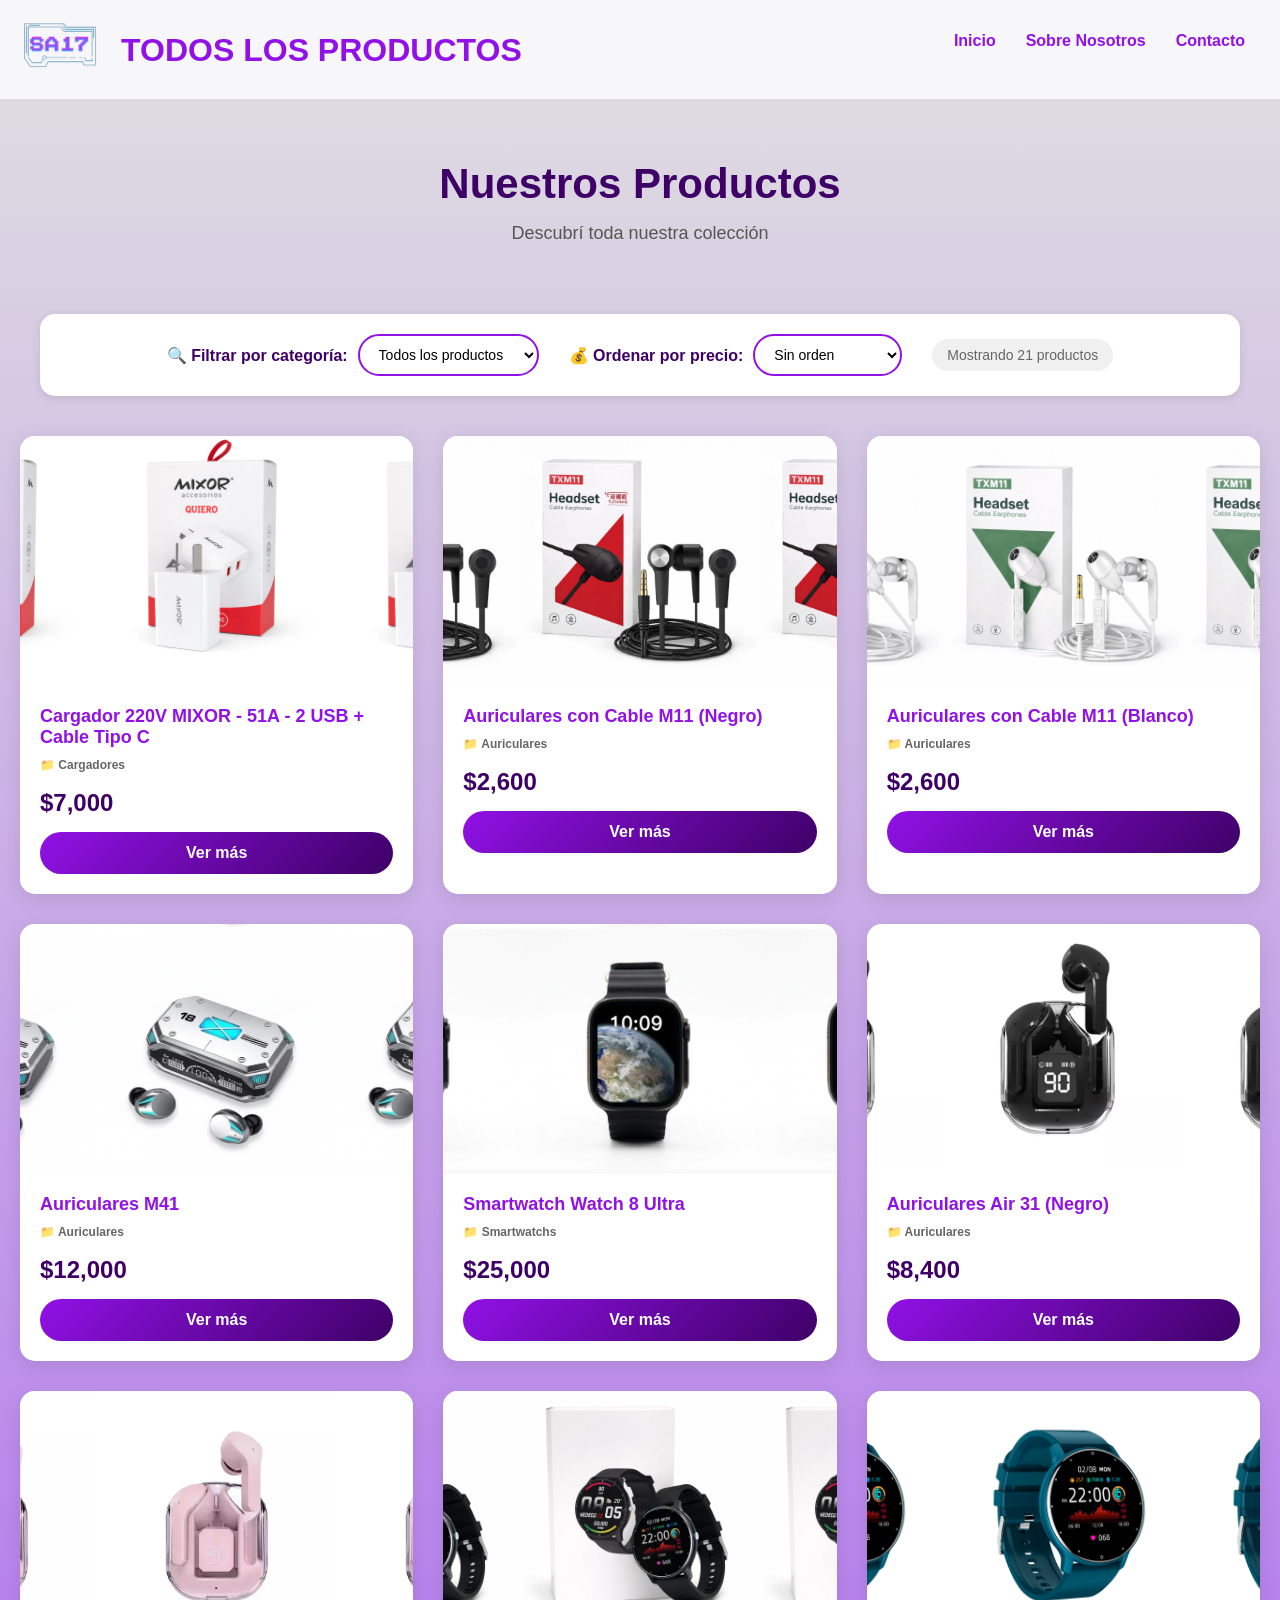
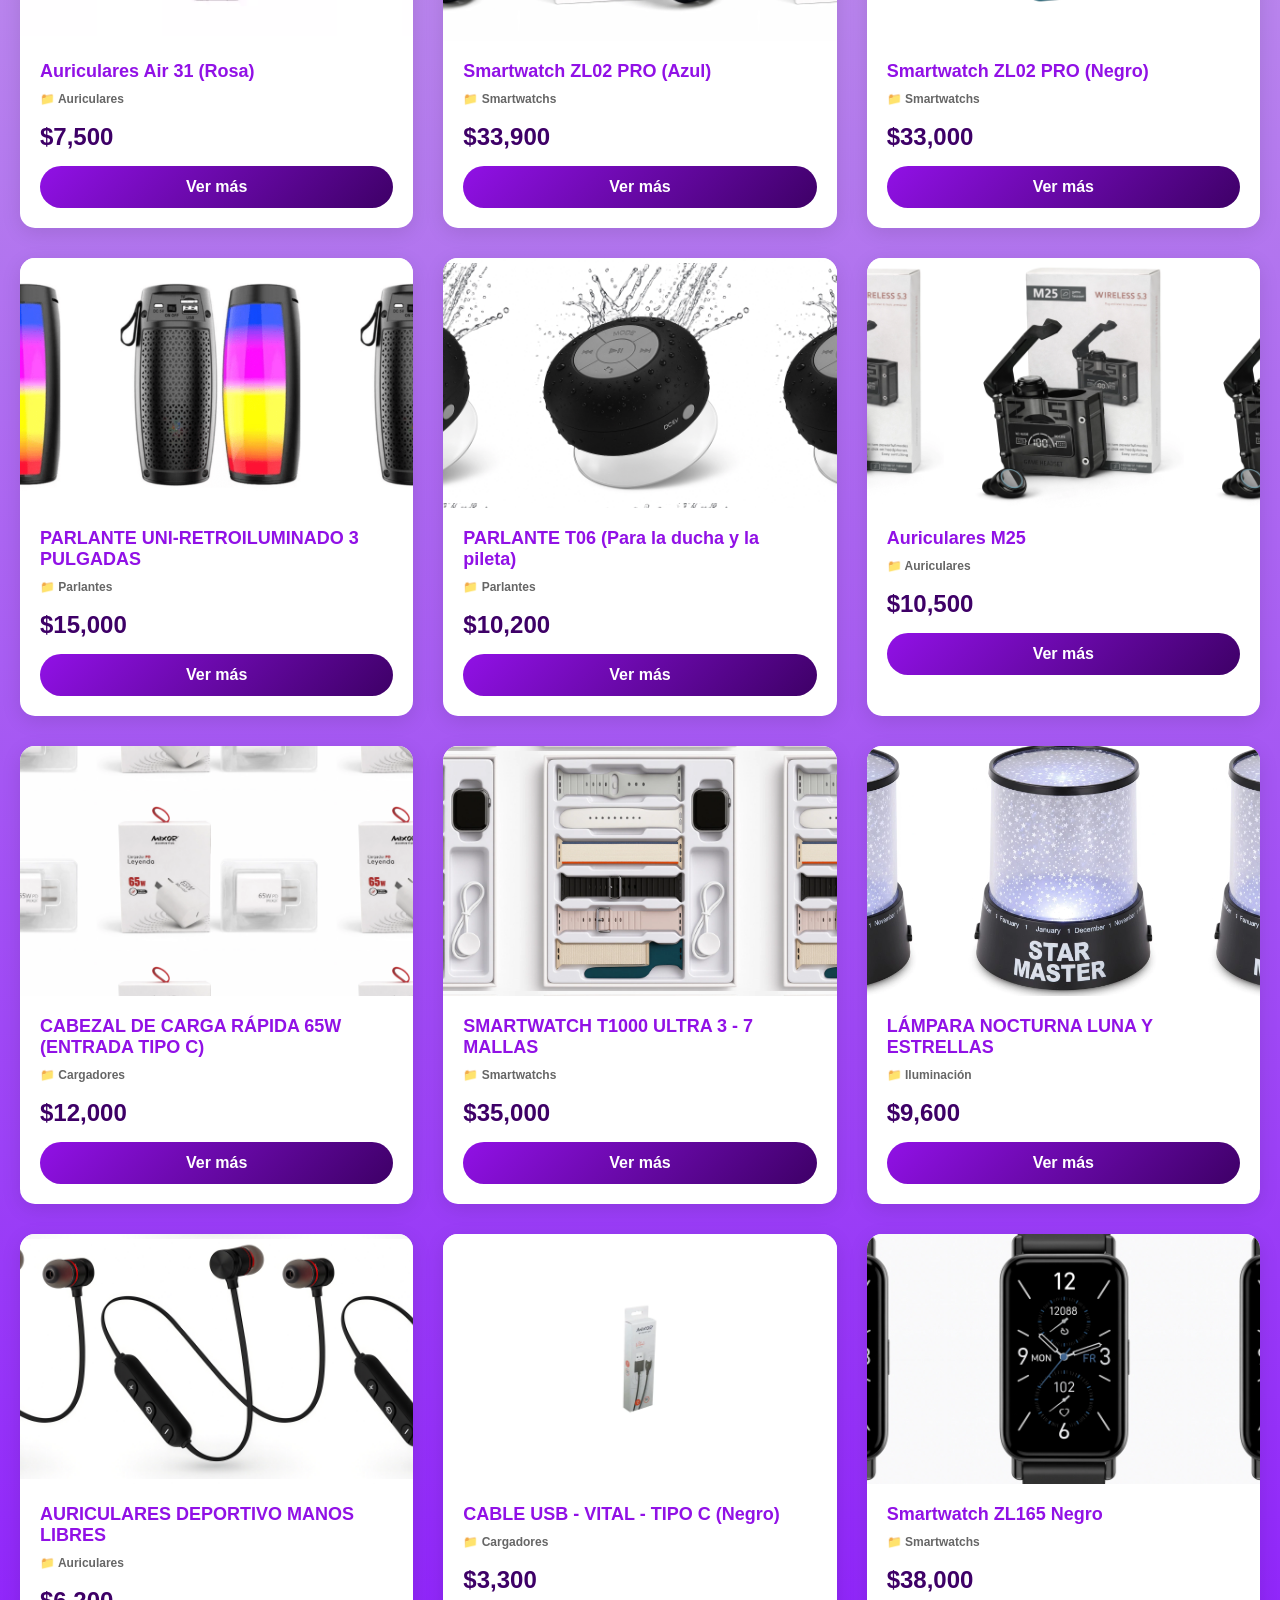
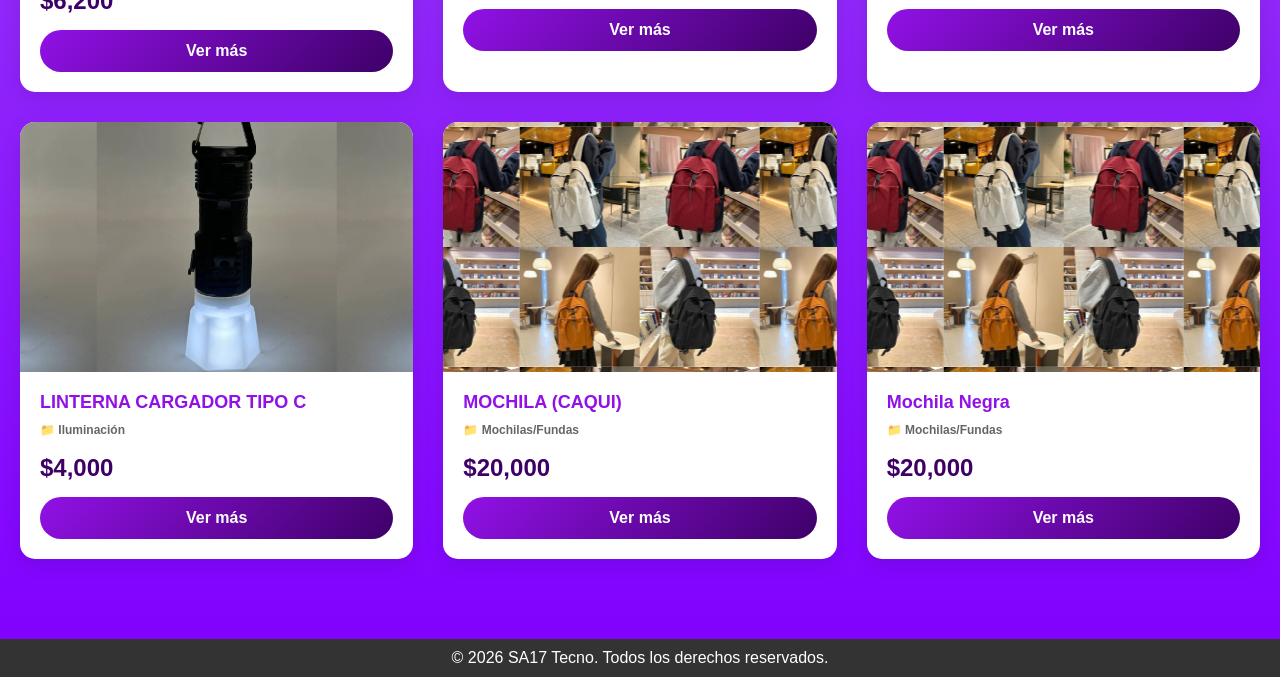
==== productos.html @ bd4b956e "primera subida" ====
<!DOCTYPE html>
<html lang="es">
<head>
    <meta charset="UTF-8">
    <meta name="viewport" content="width=device-width, initial-scale=1.0">
    <title>Todos los Productos - SA17 Tecno</title>
    <link rel="stylesheet" href="styles.css">
    <link rel="stylesheet" href="productos.css">
</head>
<body>
    <header>
        <img src="imagenes/logo.png" alt="Logo de SA17 Tecnologia">
        <h1>TODOS LOS PRODUCTOS</h1>
        <nav>
            <ul class="ul-nav">
                <li class="li-nav"><a href="index.html">Inicio</a></li>
                <li class="li-nav"><a href="index.html#about">Sobre Nosotros</a></li>
                <li class="li-nav"><a href="index.html#contact">Contacto</a></li>
            </ul>
        </nav>
    </header>

    <div class="productos-header">
        <h2>Nuestros Productos</h2>
        <p>Descubrí toda nuestra colección</p>
    </div>

    <!-- Barra de filtros y orden -->
    <div class="filtros-container">
        <div class="filtros-group">
            <label for="categoria-filtro">🔍 Filtrar por categoría:</label>
            <select id="categoria-filtro">
                <option value="todos">Todos los productos</option>
                <option value="Auriculares">🎧 Auriculares</option>
                <option value="Cargadores">🔋 Cargadores</option>
                <option value="Smartwatchs">⌚ Smartwatchs</option>
                <option value="Parlantes">🔊 Parlantes</option>
                <option value="Iluminación">💡 Iluminación</option>
                <option value="Mochilas/Fundas">🎒 Mochilas/Fundas</option>
            </select>
        </div>

        <div class="filtros-group">
            <label for="orden-precio">💰 Ordenar por precio:</label>
            <select id="orden-precio">
                <option value="default">Sin orden</option>
                <option value="menor-mayor">Menor a mayor</option>
                <option value="mayor-menor">Mayor a menor</option>
            </select>
        </div>

        <div class="filtros-group">
            <span class="contador-productos" id="contador-productos">Mostrando 0 productos</span>
        </div>
    </div>

    <section class="productos-grid" id="productos-grid">
        <!-- Los productos se cargarán dinámicamente con JavaScript -->
    </section>

    <footer>
        <p>&copy; 2026 SA17 Tecno. Todos los derechos reservados.</p>
    </footer>

    <script src="productos.js"></script>
</body>
</html>
---- styles.css ----
/* Reset de márgenes y paddings */
* {
    margin: 0;
    padding: 0;
    box-sizing: border-box;
}
h1 {
    color: #9111e6;
}
    
h2 {
    font-family:'Gill Sans', 'Gill Sans MT', Calibri, 'Trebuchet MS', sans-serif;
    font-size: 22px;
    color: #9111e6;
    
}

/* Estilos generales */
body {
    font-family: Arial, sans-serif;
    background: linear-gradient(to top, #8000ff, #e0e0e0);
    color: #222;
}
h3{
    color: #9111e6;
}
header {
    position: fixed;
    display: flex;
    top: 0;
    width: 100%;
    background-color: #f7f6f8;
    color: #3e0067;
    padding: 20px;
    text-align: center;
    z-index: 30;
    /* /* Separa imagen y texto a los extremos */
}

header h1 {
    margin-top: 12px; ;
    margin-bottom: 10px;
}
header img {
    height: 50px; /* Ajusta el tamaño del logo */
    margin-right: 20px; /* Espacio entre el logo y el texto */
}
header nav {
    margin-top: 12px;
    margin-left: auto; /* Empuja el menú hacia la derecha */
}

.subti{
    font-family: sans-serif;
    text-align: center;
    margin-top: 220px;
    margin-bottom: -23px;
    
}
.ul-nav {
    list-style: none;
    display: flex;
    justify-content: center;
}

.li-nav {
    margin: 0 15px;

}

.li-nav a {
    text-decoration: none;
    font-weight: bold;
    color: #9111e6
}

/* Menú */
#menu {
    padding: 20px;
    background-color: #0100016d;
    margin: 20px auto;
    max-width: 800px;
    margin-top: 170px;
}
#menu h2 {
    font-size: 24px;
    text-align: start;
    color: #911112;
    margin-bottom: 30px;
}
.menu-item {
    background-color: #f9f9f9;
    padding: 15px;
    margin-bottom: 10px;
    border-radius: 5px;
    text-shadow: 1px 1px 1px #6b676f;
    opacity: 0.7;
    transition: 0.5s;
}
.menu-item h3 {
    margin-bottom: 5px;
    opacity: 1;
}
.menu-item p{
    opacity:0.2;
}

.item--1{
    
    background-color: #464141;
    background-image: url('https://acdn-us.mitiendanube.com/stores/001/771/149/products/unnamed-c67b503f0c81045b5617716063338578-640-0.webp');
    background-size: cover; /* Para que la imagen cubra todo el área del contenedor */
    background-position: center; /* Centra la imagen */
}.item--2{
    
    background-image: url('https://acdn-us.mitiendanube.com/stores/001/771/149/products/unnamed-aa2b29c73245f0a7a017718440720961-640-0.webp');
    background-size: cover; /* Para que la imagen cubra todo el área del contenedor */
    background-position: center; /* Centra la imagen */
}
.item--3{
    
    background-image: url('https://acdn-us.mitiendanube.com/stores/001/771/149/products/unnamed-2f6654509362f1228617720407353404-640-0-9b95f8a8fdd3811deb17728329163296-640-0.webp');
    background-size: cover; /* Para que la imagen cubra todo el área del contenedor */
    background-position: center; /* Centra la imagen */
}
.item--4{
    
    background-image: url('https://acdn-us.mitiendanube.com/stores/001/771/149/products/unnamed-47f29a4fdcdaf39f1c17708386752158-640-0.webp');
    background-size: cover; /* Para que la imagen cubra todo el área del contenedor */
    background-position: center; /* Centra la imagen */
}

.menu-item:hover{
    
    transition: 0.5s;
    padding: 100px;
    margin-bottom: 10px;
    border-radius: 5px;
    color: #f4f4f4;
    text-shadow: 1px 1px 1px #464141;    
    opacity: 1 ;
}
.menu-item p:hover{
    opacity: 1;
}

/* Secciones */
section {
    margin: 100px 0;
}

/* Contacto */
#contact p {
    font-size: 18px;
}

/* Pie de página */
footer {
    background-color: #333;
    color: #fff;
    text-align: center;
    padding: 10px;
    margin-top: 20px;
}
/* Estilos para el botón Todos los productos */
.boton-todos {
    margin-left: 20px;
}

.btn-todos {
    text-decoration: none;
    background-color: #9111e6;
    color: white !important;
    padding: 8px 16px;
    border-radius: 25px;
    transition: all 0.3s ease;
}

.btn-todos:hover {
    background-color: #9111e6;
    transform: scale(1.05);
}

.container-boton-todos {
    text-align: center;
    margin-top: 250px;
    margin-bottom: 20px;
}

.btn-todos-principal {
    display: inline-block;
    background: linear-gradient(135deg, #9111e6, #3e0067);
    color: white;
    text-decoration: none;
    padding: 15px 35px;
    border-radius: 50px;
    font-size: 18px;
    font-weight: bold;
    transition: all 0.3s ease;
    box-shadow: 0 4px 15px rgba(0,0,0,0.2);
}

.btn-todos-principal:hover {
    transform: translateY(-3px);
    box-shadow: 0 8px 25px rgba(0,0,0,0.3);
}
/* Quitar subrayado de los enlaces de las categorías */
.menu-item-link {
    text-decoration: none;
}

/* También quitar subrayado al pasar el mouse por si acaso */
.menu-item-link:hover {
    text-decoration: none;
}
/* ========================================== */
/* RESPONSIVE PARA CELULARES Y TABLETS */
/* ========================================== */

/* Tablets (pantallas de hasta 768px) */
@media (max-width: 768px) {
    
    /* Header - se vuelve vertical */
    header {
        flex-direction: column;
        padding: 15px;
        position: relative;
    }
    
    header h1 {
        font-size: 24px;
        margin-top: 5px;
    }
    
    header img {
    height: 50px;
    width: auto;  /* ← agregá esta línea para mantener proporción */
    margin-right: 20px;
    
    }
    
    header nav {
        margin-left: 0;
        margin-top: 10px;
    }
    
    .ul-nav {
        flex-wrap: wrap;
        justify-content: center;
        gap: 10px;
    }

    .li-nav {
        margin: 0 8px;
    }
    
    .btn-todos {
        padding: 6px 12px;
        font-size: 12px;
    }
    
    /* Título principal */
    .subti {
        margin-top: 30px;
        font-size: 16px;
        padding: 0 15px;
        margin-bottom: 0;
    }
    
    /* Sección de productos */
    #menu {
        margin-top: 30px;
        padding: 15px;
        max-width: 95%;
    }
    
    #menu h2 {
        font-size: 28px;
        text-align: center;
    }
    
    /* Tarjetas de categorías */
    .menu-item {
        padding: 12px;
    }
    
    .menu-item h3 {
        font-size: 18px;
    }
    
    .menu-item p {
        font-size: 14px;
        opacity: 0.8;
    }
    
    .menu-item:hover {
        padding: 12px;
    }
    
    /* Botón principal */
    .btn-todos-principal {
        padding: 12px 25px;
        font-size: 16px;
    }
    
    .container-boton-todos {
        margin-top: 20px;
        margin-bottom: 10px;
    }
    
    /* Secciones generales */
    section {
        margin: 50px 20px;
    }
    
    #about h2, #contact h2 {
        font-size: 24px;
    }
    
    #about p, #contact p {
        font-size: 14px;
    }
    
    /* Footer */
    footer {
        font-size: 12px;
        padding: 15px;
    }
}

/* Celulares pequeños (pantallas de hasta 480px) */
@media (max-width: 480px) {
    
    .subti {
        font-size: 14px;
        margin-top: 20px;
    }
    
    .li-nav a {
        font-size: 12px;
    }
    
    .btn-todos {
        padding: 4px 10px;
        font-size: 11px;
    }
    
    #menu h2 {
        font-size: 24px;
    }
    
    .menu-item h3 {
        font-size: 16px;
    }
    
    .menu-item p {
        font-size: 12px;
    }
    
    .btn-todos-principal {
        padding: 10px 20px;
        font-size: 14px;
    }
    
    #about h2, #contact h2 {
        font-size: 20px;
    }
}
/* Viewport meta tag ya lo tenés en el HTML, pero asegurate */
/* <meta name="viewport" content="width=device-width, initial-scale=1.0"> */

/* Mejoras generales para móviles */
@media (max-width: 768px) {
    body {
        font-size: 14px;
    }
    
    /* Asegura que las imágenes de fondo no se recorten mal */
    .menu-item {
        background-size: cover !important;
        background-position: center !important;
    }
    
    /* Espaciado general */
    .section_loader {
        padding-bottom: 20px;
    }
}
/* Tablets (pantallas de hasta 768px) */
@media (max-width: 768px) {
    
    /* Header - se vuelve vertical */
    header {
        flex-direction: column;
        padding: 15px;
        position: relative;
        align-items: center;  /* ← centra los elementos */
    }
    
    /* Logo - tamaño fijo y proporcional */
    header img {
        height: 40px;
        width: auto;  /* mantiene la proporción */
        margin-right: 0;
        margin-bottom: 5px;
    }
    
    header h1 {
        font-size: 24px;
        margin-top: 5px;
    }
    
    /* ... el resto del código ... */
}

/* Celulares pequeños (pantallas de hasta 480px) */
@media (max-width: 480px) {
    
    /* Logo aún más pequeño en celulares */
    header img {
        height: 35px;
        width: auto;
    }
    
    header h1 {
        font-size: 20px;
    }
    
    /* ... el resto del código ... */
}
---- productos.css ----
/* Estilos para la página de todos los productos */

.productos-header {
    text-align: center;
    margin-top: 140px;
    margin-bottom: 50px;
    padding: 20px;
}

.productos-header h2 {
    font-size: 42px;
    color: #3e0067;
    margin-bottom: 15px;
}

.productos-header p {
    font-size: 18px;
    color: #555;
}

/* Estilos para filtros */
.filtros-container {
    display: flex;
    justify-content: center;
    gap: 30px;
    flex-wrap: wrap;
    max-width: 1200px;
    margin: 20px auto;
    padding: 20px;
    background: white;
    border-radius: 15px;
    box-shadow: 0 2px 10px rgba(0,0,0,0.1);
}

.filtros-group {
    display: flex;
    align-items: center;
    gap: 10px;
}

.filtros-group label {
    font-weight: bold;
    color: #3e0067;
}

.filtros-group select {
    padding: 10px 15px;
    border: 2px solid #9111e6;
    border-radius: 25px;
    background-color: white;
    cursor: pointer;
    font-size: 14px;
    transition: all 0.3s ease;
}

.filtros-group select:hover {
    border-color: #3e0067;
}

.contador-productos {
    font-size: 14px;
    color: #666;
    background-color: #f0f0f0;
    padding: 8px 15px;
    border-radius: 20px;
}

/* Grid de productos */
.productos-grid {
    display: grid;
    grid-template-columns: repeat(auto-fit, minmax(320px, 1fr));
    gap: 30px;
    max-width: 1200px;
    margin: 0 auto;
    padding: 20px;
    margin-bottom: 60px;
}

/* Tarjeta de producto */
.producto-card {
    background: white;
    border-radius: 15px;
    overflow: hidden;
    box-shadow: 0 5px 20px rgba(0,0,0,0.1);
    transition: transform 0.3s ease, box-shadow 0.3s ease;
}

.producto-card:hover {
    transform: translateY(-10px);
    box-shadow: 0 15px 35px rgba(0,0,0,0.2);
}

.producto-imagen {
    height: 250px;
    background-size: 240px;
    background-position: center;
    transition: transform 0.5s ease;
}

.producto-card:hover .producto-imagen {
    transform: scale(1.05);
}

.producto-info {
    padding: 20px;
}

.producto-info h3 {
    color: #9111e6;
    font-size: 18px;
    margin-bottom: 8px;
}

/* Estilo para la categoría dentro de cada producto */
.producto-categoria {
    font-size: 12px;
    color: #9111e6;
    margin-bottom: 10px;
    font-weight: bold;
}

.producto-info p {
    color: #666;
    line-height: 1.5;
    margin-bottom: 15px;
}

.producto-precio {
    font-size: 24px;
    font-weight: bold;
    color: #3e0067;
    margin-bottom: 15px;
}

.btn-comprar {
    background: linear-gradient(135deg, #9111e6, #3e0067);
    color: white;
    border: none;
    padding: 12px 25px;
    border-radius: 25px;
    font-size: 16px;
    font-weight: bold;
    cursor: pointer;
    transition: all 0.3s ease;
    width: 100%;
}

.btn-comprar:hover {
    transform: scale(1.02);
    box-shadow: 0 5px 15px rgba(145, 17, 230, 0.4);
}

/* Mensaje cuando no hay productos */
.no-productos {
    text-align: center;
    padding: 60px;
    font-size: 18px;
    color: #666;
    grid-column: 1 / -1;
}

/* Responsive */
@media (max-width: 768px) {
    .productos-header {
        margin-top: 180px;
    }
    
    .productos-header h2 {
        font-size: 32px;
    }
    
    .productos-grid {
        grid-template-columns: 1fr;
        gap: 20px;
    }
    
    .filtros-container {
        flex-direction: column;
        align-items: stretch;
        gap: 15px;
        margin: 20px;
    }
    
    .filtros-group {
        flex-direction: column;
        align-items: stretch;
    }
    
    .filtros-group select {
        width: 100%;
    }
    
    .contador-productos {
        text-align: center;
    }
}
/* ========================================== */
/* RESPONSIVE PARA PÁGINA DE PRODUCTOS */
/* ========================================== */

/* Tablets (pantallas de hasta 768px) */
@media (max-width: 768px) {
    
    /* Header */
    header {
        flex-direction: column;
        padding: 15px;
        position: relative;
    }
    
    header h1 {
        font-size: 20px;
        margin-top: 5px;
    }
    
    header img {
        height: 40px;
        margin-right: 0;
    }
    
    header nav {
        margin-left: 0;
        margin-top: 10px;
    }
    
    .ul-nav {
        flex-wrap: wrap;
        justify-content: center;
        gap: 10px;
    }
    
    .li-nav {
        margin: 0 8px;
    }
    
    .li-nav a {
        font-size: 14px;
    }
    
    /* Título de la página */
    .productos-header {
        margin-top: 30px;
        margin-bottom: 30px;
    }
    
    .productos-header h2 {
        font-size: 28px;
    }
    
    .productos-header p {
        font-size: 14px;
    }
    
    /* Filtros - se apilan verticalmente */
    .filtros-container {
        flex-direction: column;
        align-items: stretch;
        gap: 15px;
        margin: 15px;
        padding: 15px;
    }
    
    .filtros-group {
        flex-direction: column;
        align-items: flex-start;
        gap: 5px;
    }
    
    .filtros-group label {
        font-size: 14px;
    }
    
    .filtros-group select {
        width: 100%;
        padding: 8px 12px;
        font-size: 14px;
    }
    
    .contador-productos {
        text-align: center;
        width: 100%;
    }
    
    /* Grid de productos - 2 columnas en tablet */
    .productos-grid {
        grid-template-columns: repeat(2, 1fr);
        gap: 20px;
        padding: 15px;
        margin-bottom: 40px;
    }
    
    /* Tarjetas de productos */
    .producto-imagen {
        height: 160px;
    }
    
    .producto-info {
        padding: 15px;
    }
    
    .producto-info h3 {
        font-size: 14px;
    }
    
    .producto-categoria {
        font-size: 11px;
    }
    
    .producto-precio {
        font-size: 18px;
    }
    
    .btn-comprar {
        padding: 10px;
        font-size: 14px;
    }
}

/* Celulares (pantallas de hasta 480px) */
@media (max-width: 480px) {
    
    .productos-header {
        margin-top: 20px;
    }
    
    .productos-header h2 {
        font-size: 24px;
    }
    
    /* Grid - 1 columna en celular */
    .productos-grid {
        grid-template-columns: 1fr;
        gap: 15px;
    }
    
    .producto-imagen {
        height: 200px;
    }
    
    .producto-info h3 {
        font-size: 16px;
    }
    
    .producto-precio {
        font-size: 20px;
    }
    
    .filtros-group label {
        font-size: 13px;
    }
    
    .filtros-group select {
        font-size: 13px;
    }
    
    .contador-productos {
        font-size: 12px;
    }
}

/* Ajuste para pantallas muy grandes (escritorio) */
@media (min-width: 1200px) {
    .productos-grid {
        grid-template-columns: repeat(3, 1fr);
        max-width: 1400px;
    }
    
    #menu {
        max-width: 1000px;
    }
}
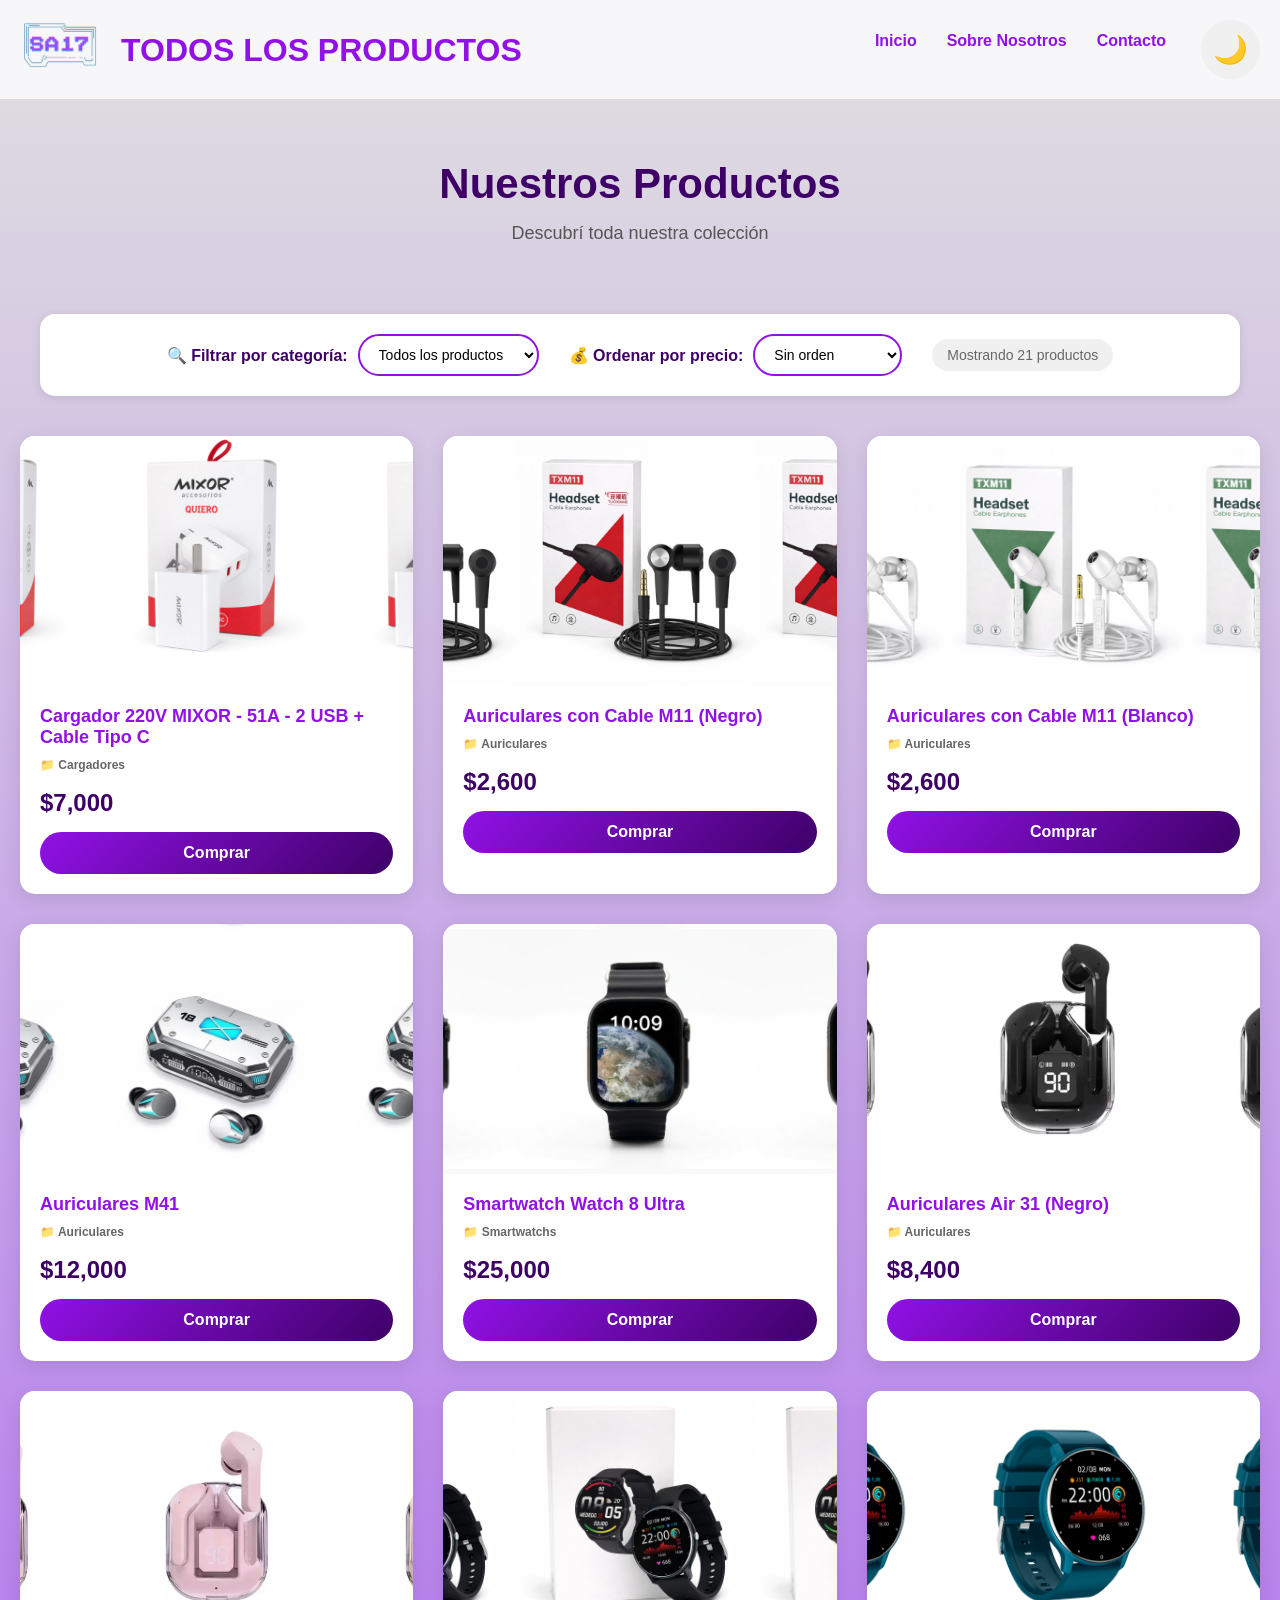
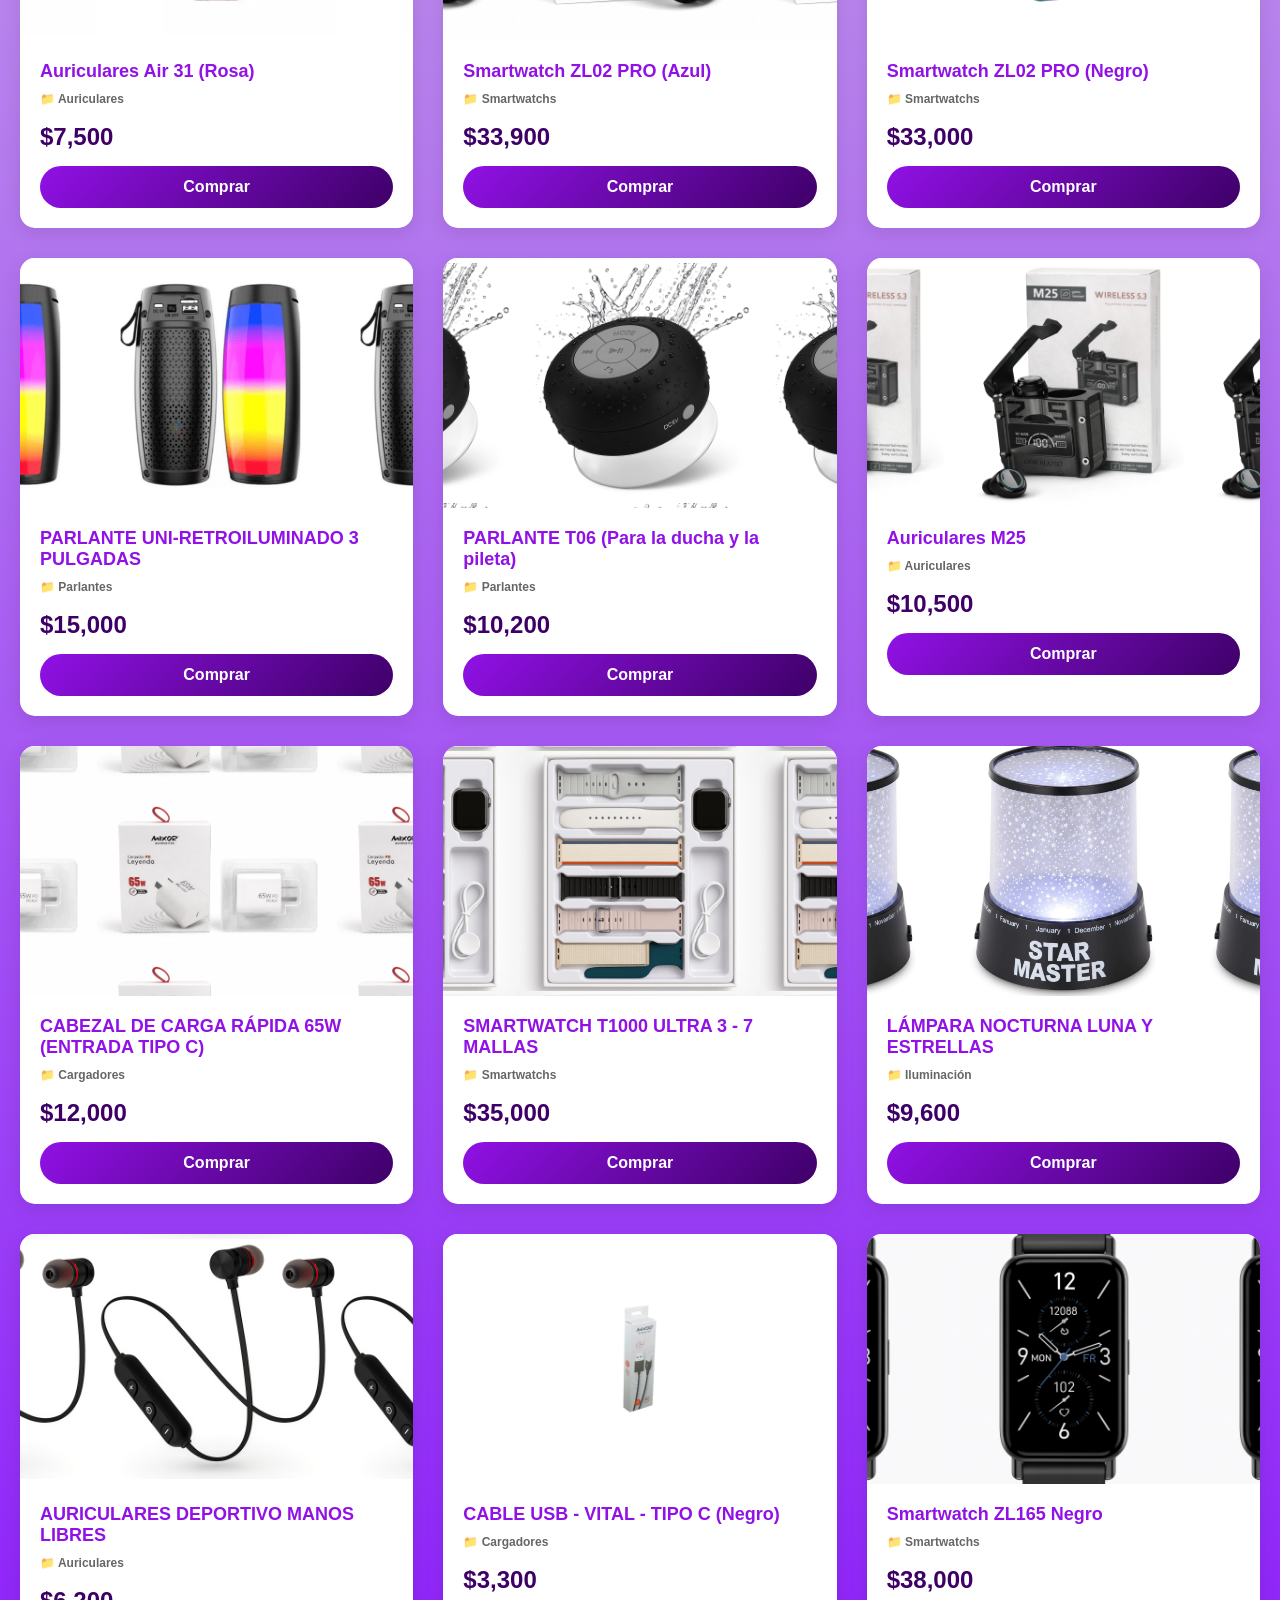
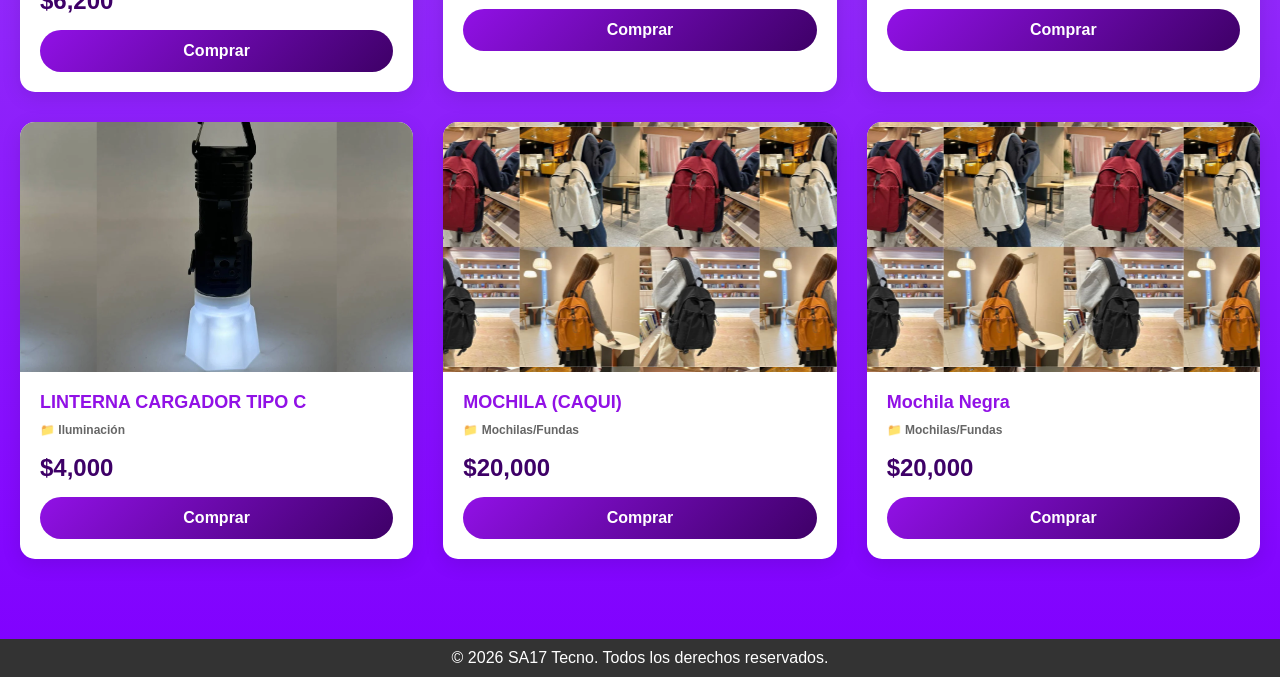
==== commit 8a40149d: "Actualización completa: botones de compra, modo oscuro, filtros por categoría y botón de email" ====
--- a/productos.html
+++ b/productos.html
@@ -18,6 +18,8 @@
                 <li class="li-nav"><a href="index.html#contact">Contacto</a></li>
             </ul>
         </nav>
+        <!-- Botón de modo oscuro -->
+        <button id="darkModeBtn" class="dark-mode-btn">🌙</button>
     </header>
 
     <div class="productos-header">
--- a/styles.css
+++ b/styles.css
@@ -11,7 +11,7 @@
 h2 {
     font-family:'Gill Sans', 'Gill Sans MT', Calibri, 'Trebuchet MS', sans-serif;
     font-size: 22px;
-    color: #9111e6;
+    color: #ffffff;
     
 }
 
@@ -20,6 +20,7 @@
     font-family: Arial, sans-serif;
     background: linear-gradient(to top, #8000ff, #e0e0e0);
     color: #222;
+    transition: background 0.3s ease, color 0.3s ease;
 }
 h3{
     color: #9111e6;
@@ -34,20 +35,20 @@
     padding: 20px;
     text-align: center;
     z-index: 30;
-    /* /* Separa imagen y texto a los extremos */
+    transition: background-color 0.3s ease;
 }
 
 header h1 {
-    margin-top: 12px; ;
+    margin-top: 12px;
     margin-bottom: 10px;
 }
 header img {
-    height: 50px; /* Ajusta el tamaño del logo */
-    margin-right: 20px; /* Espacio entre el logo y el texto */
+    height: 50px;
+    margin-right: 20px;
 }
 header nav {
     margin-top: 12px;
-    margin-left: auto; /* Empuja el menú hacia la derecha */
+    margin-left: auto;
 }
 
 .subti{
@@ -55,7 +56,7 @@
     text-align: center;
     margin-top: 220px;
     margin-bottom: -23px;
-    
+    color: #9111e6;
 }
 .ul-nav {
     list-style: none;
@@ -81,11 +82,12 @@
     margin: 20px auto;
     max-width: 800px;
     margin-top: 170px;
+    transition: background-color 0.3s ease;
 }
 #menu h2 {
     font-size: 24px;
     text-align: start;
-    color: #911112;
+    color: #ffffff;
     margin-bottom: 30px;
 }
 .menu-item {
@@ -109,25 +111,25 @@
     
     background-color: #464141;
     background-image: url('https://acdn-us.mitiendanube.com/stores/001/771/149/products/unnamed-c67b503f0c81045b5617716063338578-640-0.webp');
-    background-size: cover; /* Para que la imagen cubra todo el área del contenedor */
-    background-position: center; /* Centra la imagen */
+    background-size: cover;
+    background-position: center;
 }.item--2{
     
     background-image: url('https://acdn-us.mitiendanube.com/stores/001/771/149/products/unnamed-aa2b29c73245f0a7a017718440720961-640-0.webp');
-    background-size: cover; /* Para que la imagen cubra todo el área del contenedor */
-    background-position: center; /* Centra la imagen */
+    background-size: cover;
+    background-position: center;
 }
 .item--3{
     
     background-image: url('https://acdn-us.mitiendanube.com/stores/001/771/149/products/unnamed-2f6654509362f1228617720407353404-640-0-9b95f8a8fdd3811deb17728329163296-640-0.webp');
-    background-size: cover; /* Para que la imagen cubra todo el área del contenedor */
-    background-position: center; /* Centra la imagen */
+    background-size: cover;
+    background-position: center;
 }
 .item--4{
     
     background-image: url('https://acdn-us.mitiendanube.com/stores/001/771/149/products/unnamed-47f29a4fdcdaf39f1c17708386752158-640-0.webp');
-    background-size: cover; /* Para que la imagen cubra todo el área del contenedor */
-    background-position: center; /* Centra la imagen */
+    background-size: cover;
+    background-position: center;
 }
 
 .menu-item:hover{
@@ -161,6 +163,7 @@
     text-align: center;
     padding: 10px;
     margin-top: 20px;
+    transition: background-color 0.3s ease;
 }
 /* Estilos para el botón Todos los productos */
 .boton-todos {
@@ -209,22 +212,265 @@
     text-decoration: none;
 }
 
-/* También quitar subrayado al pasar el mouse por si acaso */
 .menu-item-link:hover {
     text-decoration: none;
 }
+
+/* Estilos para el botón de WhatsApp */
+.btn-whatsapp {
+    display: inline-flex;
+    align-items: center;
+    gap: 10px;
+    background-color: transparent;
+    border: none;
+    color: #25D366;
+    padding: 12px 25px;
+    border-radius: 50px;
+    font-size: 16px;
+    font-weight: bold;
+    cursor: pointer;
+    transition: all 0.3s ease;
+    margin: 10px 0;
+}
+
+.btn-whatsapp img {
+    width: 64px;
+    height: 64px;
+    background: transparent;
+    mix-blend-mode: multiply;
+}
+
+.btn-whatsapp:hover {
+    background-color: rgba(37, 211, 102, 0.1);
+    transform: scale(1.05);
+    box-shadow: 0 5px 15px rgba(37, 211, 101, 0.848);
+}
+
+/* Estilos para el botón de Instagram */
+.btn-instagram {
+    display: inline-flex;
+    align-items: center;
+    justify-content: center;
+    background-color: transparent;
+    border: none;
+    padding: 12px 25px;
+    border-radius: 50px;
+    cursor: pointer;
+    transition: all 0.3s ease;
+}
+
+.btn-instagram img {
+    width: 64px;
+    height: 64px;
+    background: transparent;
+    mix-blend-mode: multiply;
+}
+
+.btn-instagram:hover {
+    background-color: rgba(225, 48, 108, 0.1);
+    transform: scale(1.05);
+    box-shadow: 0 5px 15px rgba(225, 48, 108, 0.3);
+}
+
+/* Estilos para el botón de Email */
+.btn-email {
+    display: inline-flex;
+    align-items: center;
+    justify-content: center;
+    background-color: transparent;
+    border: none;
+    padding: 12px 25px;
+    border-radius: 50px;
+    cursor: pointer;
+    transition: all 0.3s ease;
+}
+
+.btn-email img {
+    width: 64px;
+    height: 64px;
+    background: transparent;
+    mix-blend-mode: multiply;
+}
+
+.btn-email:hover {
+    background-color: rgba(145, 17, 230, 0.1);
+    transform: scale(1.05);
+    box-shadow: 0 5px 15px rgba(145, 17, 230, 0.3);
+}
+
+/* Contenedor de botones de contacto */
+.contact-buttons {
+    display: flex;
+    gap: 20px;
+    align-items: center;
+    flex-wrap: wrap;
+    margin: 10px 0;
+}
+
 /* ========================================== */
-/* RESPONSIVE PARA CELULARES Y TABLETS */
+/* MODO OSCURO */
 /* ========================================== */
 
-/* Tablets (pantallas de hasta 768px) */
+.dark-mode-btn {
+    background: transparent;
+    border: none;
+    font-size: 28px;
+    cursor: pointer;
+    margin-left: 20px;
+    padding: 8px 12px;
+    border-radius: 50%;
+    transition: all 0.3s ease;
+    background-color: #f0f0f0;
+}
+
+.dark-mode-btn:hover {
+    transform: scale(1.1);
+    background-color: #e0e0e0;
+}
+
+body.dark-mode {
+    background: linear-gradient(to top, #1a1a2e, #0f0f1a);
+    color: #f0f0f0;
+}
+
+body.dark-mode header {
+    background-color: #1a1a2e;
+    color: #9111e6;
+    box-shadow: 0 2px 10px rgba(0,0,0,0.3);
+}
+
+body.dark-mode header h1 {
+    color: #9111e6;
+}
+
+body.dark-mode .li-nav a {
+    color: #bb86fc;
+}
+
+body.dark-mode .subti {
+    color: #bb86fc;
+}
+
+body.dark-mode #menu {
+    background-color: rgba(26, 26, 46, 0.8);
+}
+
+body.dark-mode .menu-item {
+    background-color: #2a2a3e;
+    text-shadow: none;
+}
+
+body.dark-mode .menu-item h3 {
+    color: #bb86fc;
+}
+
+body.dark-mode .menu-item p {
+    color: #cccccc;
+}
+
+body.dark-mode .btn-todos-principal {
+    background: linear-gradient(135deg, #bb86fc, #6200ea);
+}
+
+body.dark-mode .btn-todos {
+    background-color: #bb86fc;
+    color: #1a1a2e !important;
+}
+
+body.dark-mode #about, 
+body.dark-mode #contact {
+    background-color: rgba(26, 26, 46, 0.6);
+    padding: 20px;
+    border-radius: 15px;
+}
+
+body.dark-mode footer {
+    background-color: #0f0f1a;
+    color: #bb86fc;
+}
+
+body.dark-mode .btn-whatsapp img,
+body.dark-mode .btn-instagram img,
+body.dark-mode .btn-email img {
+    mix-blend-mode: normal;
+    filter: brightness(0.9);
+}
+
+body.dark-mode .dark-mode-btn {
+    background-color: #2a2a3e;
+    color: #ffd700;
+}
+
+body.dark-mode .dark-mode-btn:hover {
+    background-color: #3a3a4e;
+}
+
+body.dark-mode .btn-email:hover {
+    background-color: rgba(187, 134, 252, 0.1);
+    box-shadow: 0 5px 15px rgba(187, 134, 252, 0.3);
+}
+
+body.dark-mode .productos-header h2 {
+    color: #bb86fc;
+}
+
+body.dark-mode .productos-header p {
+    color: #cccccc;
+}
+
+body.dark-mode .filtros-container {
+    background: #1a1a2e;
+    box-shadow: 0 2px 10px rgba(0,0,0,0.3);
+}
+
+body.dark-mode .filtros-group label {
+    color: #bb86fc;
+}
+
+body.dark-mode .filtros-group select {
+    background-color: #2a2a3e;
+    color: #f0f0f0;
+    border-color: #bb86fc;
+}
+
+body.dark-mode .producto-card {
+    background: #1a1a2e;
+    box-shadow: 0 5px 20px rgba(0,0,0,0.3);
+}
+
+body.dark-mode .producto-info h3 {
+    color: #bb86fc;
+}
+
+body.dark-mode .producto-info p {
+    color: #cccccc;
+}
+
+body.dark-mode .producto-precio {
+    color: #bb86fc;
+}
+
+body.dark-mode .contador-productos {
+    background-color: #2a2a3e;
+    color: #cccccc;
+}
+
+body.dark-mode .no-productos {
+    color: #cccccc;
+}
+
+/* ========================================== */
+/* RESPONSIVE */
+/* ========================================== */
+
 @media (max-width: 768px) {
     
-    /* Header - se vuelve vertical */
     header {
         flex-direction: column;
         padding: 15px;
         position: relative;
+        flex-wrap: wrap;
+        align-items: center;
     }
     
     header h1 {
@@ -233,10 +479,10 @@
     }
     
     header img {
-    height: 50px;
-    width: auto;  /* ← agregá esta línea para mantener proporción */
-    margin-right: 20px;
-    
+        height: 40px;
+        width: auto;
+        margin-right: 0;
+        margin-bottom: 5px;
     }
     
     header nav {
@@ -259,7 +505,12 @@
         font-size: 12px;
     }
     
-    /* Título principal */
+    .dark-mode-btn {
+        font-size: 24px;
+        margin-left: 10px;
+        margin-top: 10px;
+    }
+    
     .subti {
         margin-top: 30px;
         font-size: 16px;
@@ -267,7 +518,6 @@
         margin-bottom: 0;
     }
     
-    /* Sección de productos */
     #menu {
         margin-top: 30px;
         padding: 15px;
@@ -279,7 +529,6 @@
         text-align: center;
     }
     
-    /* Tarjetas de categorías */
     .menu-item {
         padding: 12px;
     }
@@ -297,7 +546,6 @@
         padding: 12px;
     }
     
-    /* Botón principal */
     .btn-todos-principal {
         padding: 12px 25px;
         font-size: 16px;
@@ -308,7 +556,6 @@
         margin-bottom: 10px;
     }
     
-    /* Secciones generales */
     section {
         margin: 50px 20px;
     }
@@ -321,14 +568,19 @@
         font-size: 14px;
     }
     
-    /* Footer */
     footer {
         font-size: 12px;
         padding: 15px;
     }
-}
-
-/* Celulares pequeños (pantallas de hasta 480px) */
+
+    .btn-whatsapp img,
+    .btn-instagram img,
+    .btn-email img {
+        width: 50px;
+        height: 50px;
+    }
+}
+
 @media (max-width: 480px) {
     
     .subti {
@@ -365,66 +617,31 @@
     #about h2, #contact h2 {
         font-size: 20px;
     }
-}
-/* Viewport meta tag ya lo tenés en el HTML, pero asegurate */
-/* <meta name="viewport" content="width=device-width, initial-scale=1.0"> */
-
-/* Mejoras generales para móviles */
+    
+    .dark-mode-btn {
+        font-size: 20px;
+        padding: 5px 10px;
+    }
+
+    .btn-whatsapp img,
+    .btn-instagram img,
+    .btn-email img {
+        width: 40px;
+        height: 40px;
+    }
+}
+
 @media (max-width: 768px) {
     body {
         font-size: 14px;
     }
     
-    /* Asegura que las imágenes de fondo no se recorten mal */
     .menu-item {
         background-size: cover !important;
         background-position: center !important;
     }
     
-    /* Espaciado general */
     .section_loader {
         padding-bottom: 20px;
     }
-}
-/* Tablets (pantallas de hasta 768px) */
-@media (max-width: 768px) {
-    
-    /* Header - se vuelve vertical */
-    header {
-        flex-direction: column;
-        padding: 15px;
-        position: relative;
-        align-items: center;  /* ← centra los elementos */
-    }
-    
-    /* Logo - tamaño fijo y proporcional */
-    header img {
-        height: 40px;
-        width: auto;  /* mantiene la proporción */
-        margin-right: 0;
-        margin-bottom: 5px;
-    }
-    
-    header h1 {
-        font-size: 24px;
-        margin-top: 5px;
-    }
-    
-    /* ... el resto del código ... */
-}
-
-/* Celulares pequeños (pantallas de hasta 480px) */
-@media (max-width: 480px) {
-    
-    /* Logo aún más pequeño en celulares */
-    header img {
-        height: 35px;
-        width: auto;
-    }
-    
-    header h1 {
-        font-size: 20px;
-    }
-    
-    /* ... el resto del código ... */
 }
